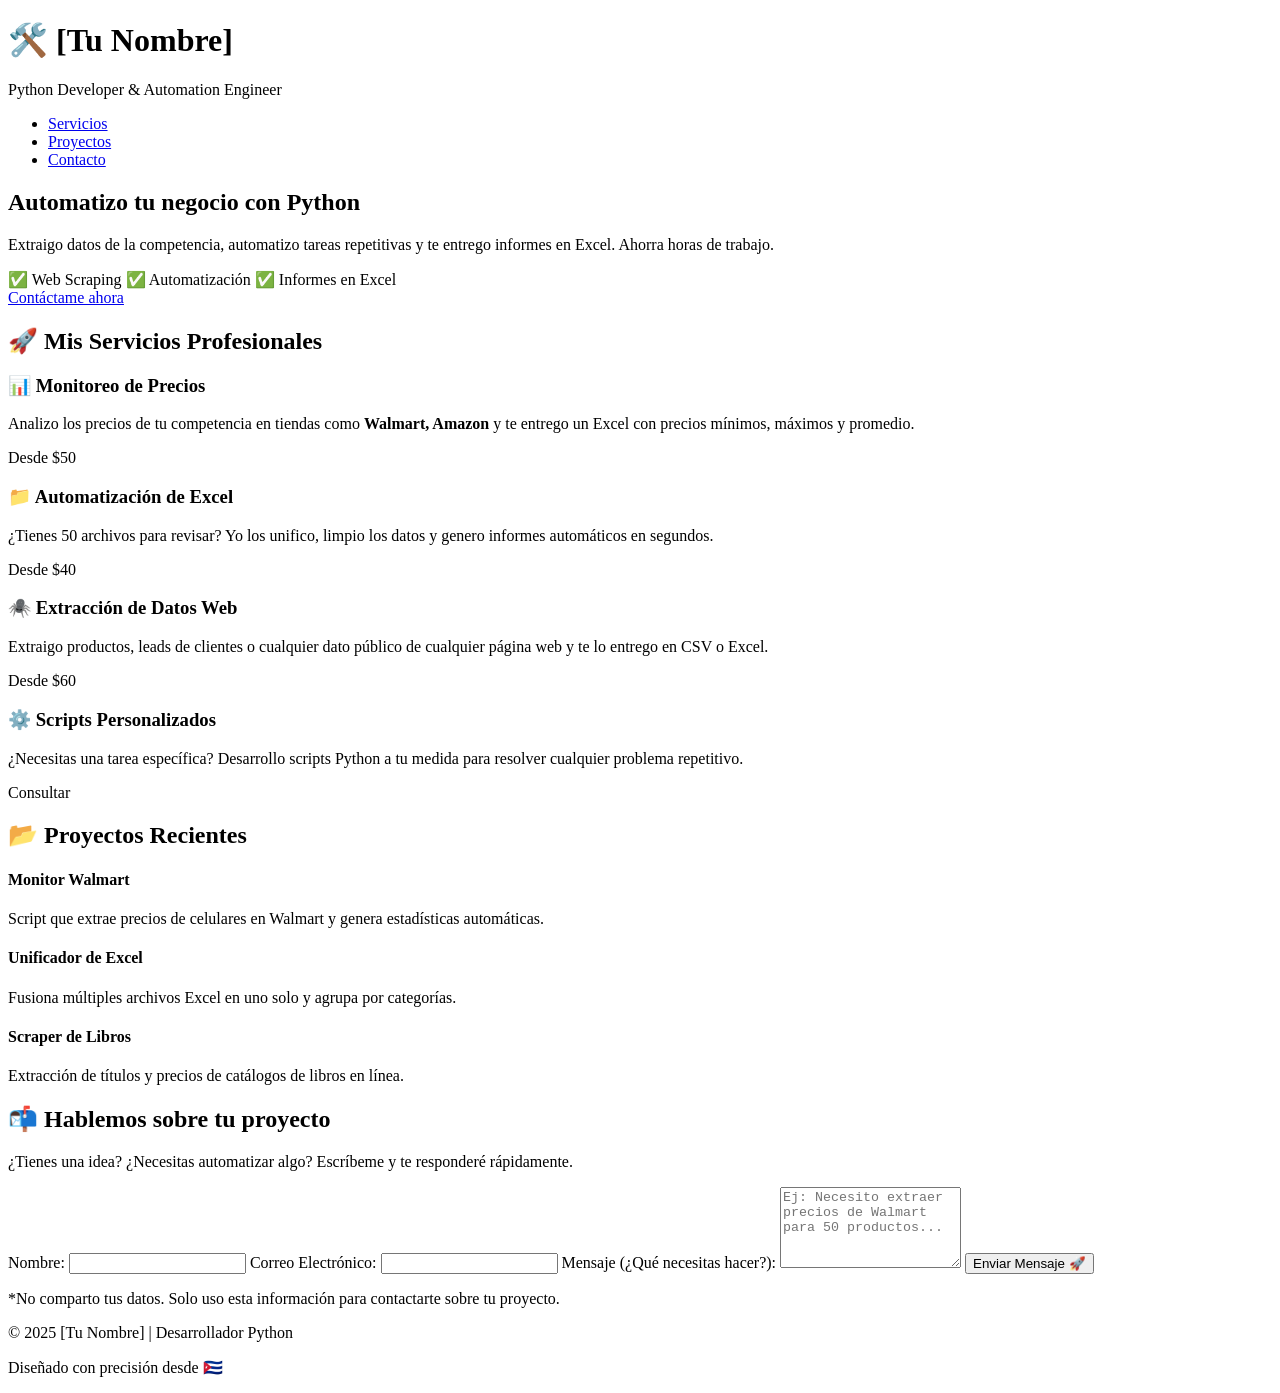
==== index.html @ 282b231f "Add files via upload Subo mi portafolio profesional de Python" ====
<!DOCTYPE html>
<html lang="es">
<head>
    <meta charset="UTF-8">
    <meta name="viewport" content="width=device-width, initial-scale=1.0">
    <title>Python Dev & Automation | [Tu Nombre]</title>
    <!-- Enlace a tu archivo de estilos (CSS) -->
    <link rel="stylesheet" href="style.css">
</head>
<body>

    <!-- ==================== CABECERA / NAVEGACIÓN ==================== -->
    <header>
        <div class="container">
            <div class="logo">
                <h1>🛠️ [Tu Nombre]</h1>
                <p class="tagline">Python Developer & Automation Engineer</p>
            </div>
            <nav>
                <ul>
                    <li><a href="#servicios">Servicios</a></li>
                    <li><a href="#proyectos">Proyectos</a></li>
                    <li><a href="#contacto">Contacto</a></li>
                </ul>
            </nav>
        </div>
    </header>

    <!-- ==================== HERO (PRESENTACIÓN) ==================== -->
    <section id="hero">
        <div class="container">
            <h2>Automatizo tu negocio con <span class="highlight">Python</span></h2>
            <p>Extraigo datos de la competencia, automatizo tareas repetitivas y te entrego informes en Excel. Ahorra horas de trabajo.</p>
            <div class="badges">
                <span>✅ Web Scraping</span>
                <span>✅ Automatización</span>
                <span>✅ Informes en Excel</span>
            </div>
            <a href="#contacto" class="btn-primary">Contáctame ahora</a>
        </div>
    </section>

    <!-- ==================== SERVICIOS ==================== -->
    <section id="servicios">
        <div class="container">
            <h2>🚀 Mis Servicios Profesionales</h2>
            <div class="servicios-grid">
                <div class="servicio-card">
                    <h3>📊 Monitoreo de Precios</h3>
                    <p>Analizo los precios de tu competencia en tiendas como <strong>Walmart, Amazon</strong> y te entrego un Excel con precios mínimos, máximos y promedio.</p>
                    <span class="precio">Desde $50</span>
                </div>
                <div class="servicio-card">
                    <h3>📁 Automatización de Excel</h3>
                    <p>¿Tienes 50 archivos para revisar? Yo los unifico, limpio los datos y genero informes automáticos en segundos.</p>
                    <span class="precio">Desde $40</span>
                </div>
                <div class="servicio-card">
                    <h3>🕷️ Extracción de Datos Web</h3>
                    <p>Extraigo productos, leads de clientes o cualquier dato público de cualquier página web y te lo entrego en CSV o Excel.</p>
                    <span class="precio">Desde $60</span>
                </div>
                <div class="servicio-card">
                    <h3>⚙️ Scripts Personalizados</h3>
                    <p>¿Necesitas una tarea específica? Desarrollo scripts Python a tu medida para resolver cualquier problema repetitivo.</p>
                    <span class="precio">Consultar</span>
                </div>
            </div>
        </div>
    </section>

    <!-- ==================== PROYECTOS (PORTFOLIO) ==================== -->
    <section id="proyectos">
        <div class="container">
            <h2>📂 Proyectos Recientes</h2>
            <div class="proyectos-grid">
                <div class="proyecto-item">
                    <h4>Monitor Walmart</h4>
                    <p>Script que extrae precios de celulares en Walmart y genera estadísticas automáticas.</p>
                </div>
                <div class="proyecto-item">
                    <h4>Unificador de Excel</h4>
                    <p>Fusiona múltiples archivos Excel en uno solo y agrupa por categorías.</p>
                </div>
                <div class="proyecto-item">
                    <h4>Scraper de Libros</h4>
                    <p>Extracción de títulos y precios de catálogos de libros en línea.</p>
                </div>
            </div>
        </div>
    </section>

    <!-- ==================== CONTACTO ==================== -->
    <section id="contacto">
        <div class="container">
            <h2>📬 Hablemos sobre tu proyecto</h2>
            <p>¿Tienes una idea? ¿Necesitas automatizar algo? Escríbeme y te responderé rápidamente.</p>
            
            <!-- FORMULARIO DE CONTACTO (Usa Formspree o similar para que funcione sin backend) -->
            <form action="https://formspree.io/f/xpzvrwqg" method="POST">
                <label for="nombre">Nombre:</label>
                <input type="text" id="nombre" name="nombre" required>
                
                <label for="email">Correo Electrónico:</label>
                <input type="email" id="email" name="email" required>
                
                <label for="mensaje">Mensaje (¿Qué necesitas hacer?):</label>
                <textarea id="mensaje" name="mensaje" rows="5" required placeholder="Ej: Necesito extraer precios de Walmart para 50 productos..."></textarea>
                
                <button type="submit">Enviar Mensaje 🚀</button>
            </form>
            <p class="nota">*No comparto tus datos. Solo uso esta información para contactarte sobre tu proyecto.</p>
        </div>
    </section>

    <!-- ==================== PIE DE PÁGINA ==================== -->
    <footer>
        <div class="container">
            <p>© 2025 [Tu Nombre] | Desarrollador Python</p>
            <p>Diseñado con precisión desde 🇨🇺</p>
        </div>
    </footer>

</body>
</html>
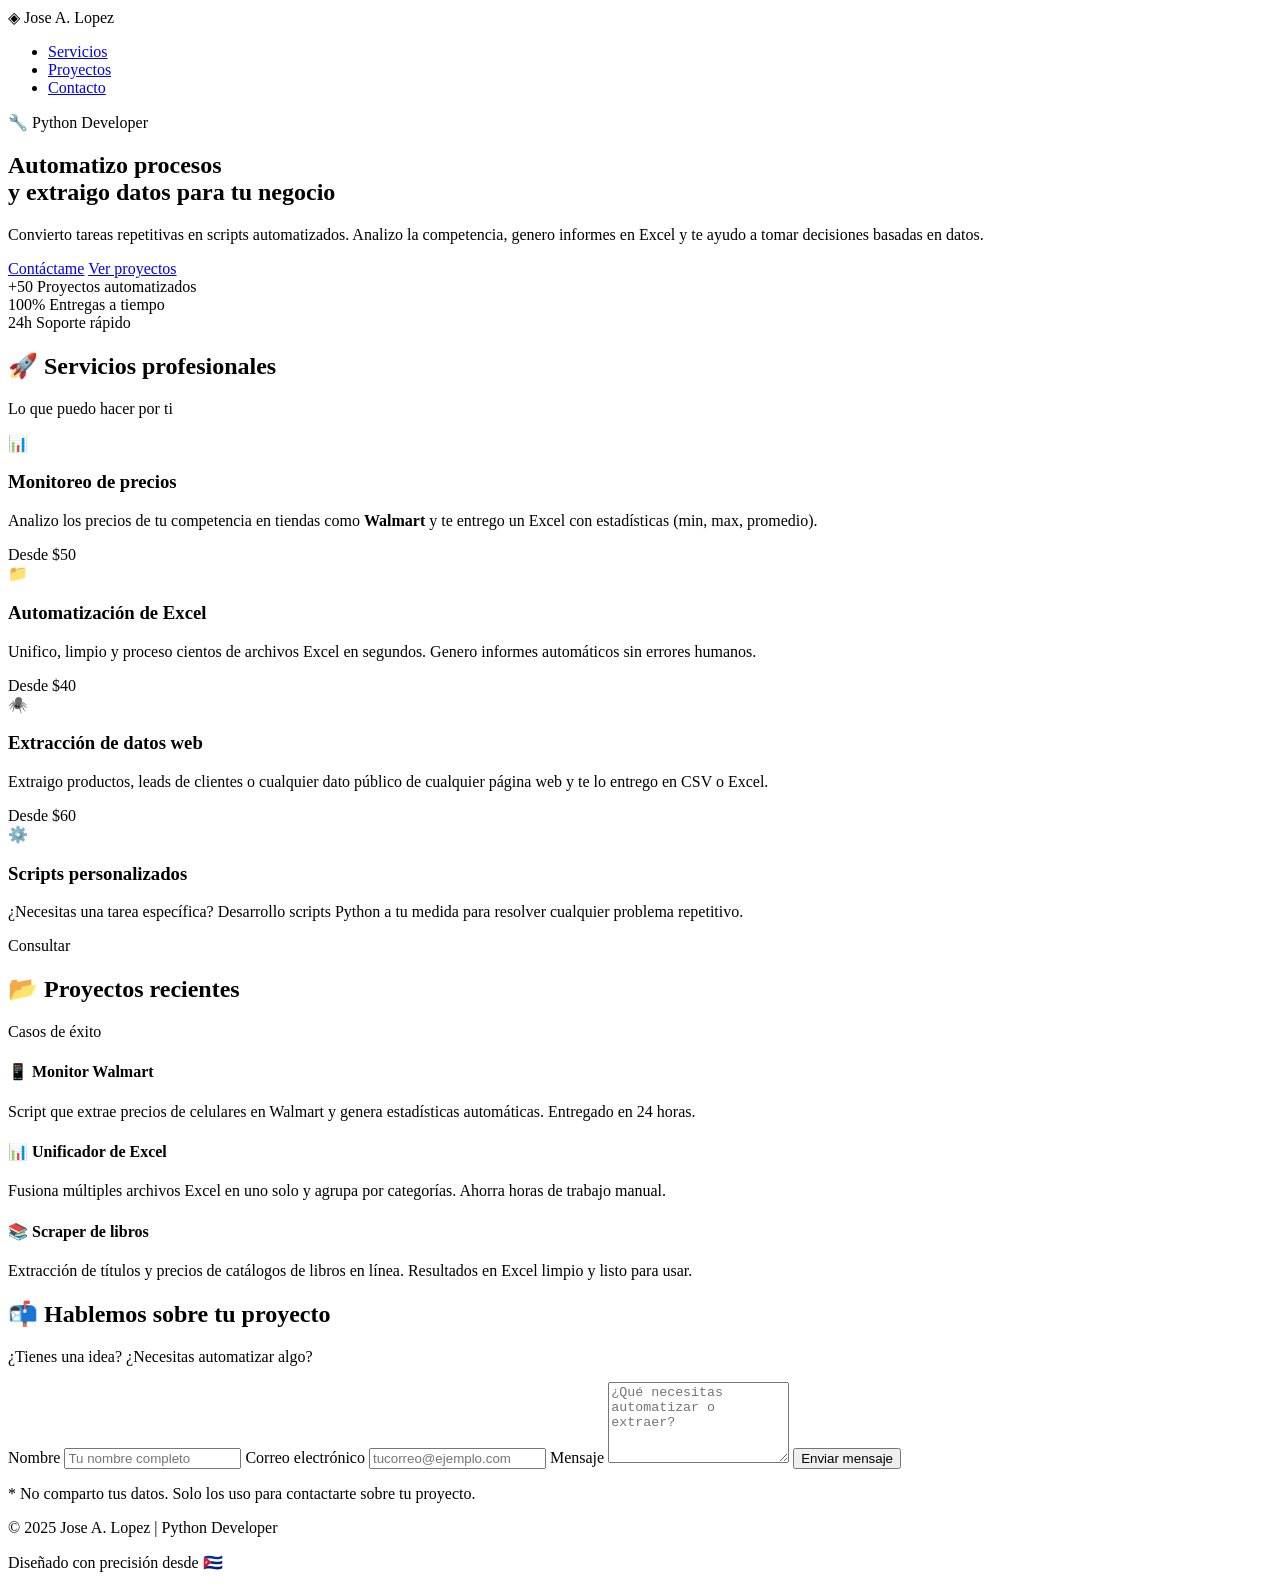
==== commit 16d16db3: "Revise index.html with new content and layout Updated the HTML structure and content, including the " ====
--- a/index.html
+++ b/index.html
@@ -3,18 +3,20 @@
 <head>
     <meta charset="UTF-8">
     <meta name="viewport" content="width=device-width, initial-scale=1.0">
-    <title>Python Dev & Automation | [Tu Nombre]</title>
-    <!-- Enlace a tu archivo de estilos (CSS) -->
+    <title>Jose A. Lopez | Python Developer & Automation</title>
     <link rel="stylesheet" href="style.css">
+    <!-- Fuente profesional -->
+    <link href="https://fonts.googleapis.com/css2?family=Inter:wght@400;500;600;700;800&display=swap" rel="stylesheet">
 </head>
 <body>
-
-    <!-- ==================== CABECERA / NAVEGACIÓN ==================== -->
+    <!-- ======================================== -->
+    <!-- NAVEGACIÓN / BARRA SUPERIOR              -->
+    <!-- ======================================== -->
     <header>
         <div class="container">
             <div class="logo">
-                <h1>🛠️ [Tu Nombre]</h1>
-                <p class="tagline">Python Developer & Automation Engineer</p>
+                <span class="logo-icon">◈</span>
+                <span class="logo-text">Jose A. Lopez</span>
             </div>
             <nav>
                 <ul>
@@ -26,42 +28,69 @@
         </div>
     </header>
 
-    <!-- ==================== HERO (PRESENTACIÓN) ==================== -->
+    <!-- ======================================== -->
+    <!-- SECCIÓN HERO (PRESENTACIÓN IMPACTANTE)   -->
+    <!-- ======================================== -->
     <section id="hero">
         <div class="container">
-            <h2>Automatizo tu negocio con <span class="highlight">Python</span></h2>
-            <p>Extraigo datos de la competencia, automatizo tareas repetitivas y te entrego informes en Excel. Ahorra horas de trabajo.</p>
-            <div class="badges">
-                <span>✅ Web Scraping</span>
-                <span>✅ Automatización</span>
-                <span>✅ Informes en Excel</span>
+            <div class="hero-content">
+                <p class="hero-badge">🔧 Python Developer</p>
+                <h1>Automatizo procesos <br><span class="highlight">y extraigo datos</span> para tu negocio</h1>
+                <p class="hero-description">
+                    Convierto tareas repetitivas en scripts automatizados. 
+                    Analizo la competencia, genero informes en Excel y te ayudo a tomar decisiones basadas en datos.
+                </p>
+                <div class="hero-buttons">
+                    <a href="#contacto" class="btn-primary">Contáctame</a>
+                    <a href="#proyectos" class="btn-secondary">Ver proyectos</a>
+                </div>
+                <div class="hero-stats">
+                    <div class="stat-item">
+                        <span class="stat-number">+50</span>
+                        <span class="stat-label">Proyectos automatizados</span>
+                    </div>
+                    <div class="stat-item">
+                        <span class="stat-number">100%</span>
+                        <span class="stat-label">Entregas a tiempo</span>
+                    </div>
+                    <div class="stat-item">
+                        <span class="stat-number">24h</span>
+                        <span class="stat-label">Soporte rápido</span>
+                    </div>
+                </div>
             </div>
-            <a href="#contacto" class="btn-primary">Contáctame ahora</a>
         </div>
     </section>
 
-    <!-- ==================== SERVICIOS ==================== -->
+    <!-- ======================================== -->
+    <!-- SERVICIOS                                 -->
+    <!-- ======================================== -->
     <section id="servicios">
         <div class="container">
-            <h2>🚀 Mis Servicios Profesionales</h2>
+            <h2>🚀 Servicios profesionales</h2>
+            <p class="section-subtitle">Lo que puedo hacer por ti</p>
             <div class="servicios-grid">
                 <div class="servicio-card">
-                    <h3>📊 Monitoreo de Precios</h3>
-                    <p>Analizo los precios de tu competencia en tiendas como <strong>Walmart, Amazon</strong> y te entrego un Excel con precios mínimos, máximos y promedio.</p>
+                    <div class="servicio-icon">📊</div>
+                    <h3>Monitoreo de precios</h3>
+                    <p>Analizo los precios de tu competencia en tiendas como <strong>Walmart</strong> y te entrego un Excel con estadísticas (min, max, promedio).</p>
                     <span class="precio">Desde $50</span>
                 </div>
                 <div class="servicio-card">
-                    <h3>📁 Automatización de Excel</h3>
-                    <p>¿Tienes 50 archivos para revisar? Yo los unifico, limpio los datos y genero informes automáticos en segundos.</p>
+                    <div class="servicio-icon">📁</div>
+                    <h3>Automatización de Excel</h3>
+                    <p>Unifico, limpio y proceso cientos de archivos Excel en segundos. Genero informes automáticos sin errores humanos.</p>
                     <span class="precio">Desde $40</span>
                 </div>
                 <div class="servicio-card">
-                    <h3>🕷️ Extracción de Datos Web</h3>
+                    <div class="servicio-icon">🕷️</div>
+                    <h3>Extracción de datos web</h3>
                     <p>Extraigo productos, leads de clientes o cualquier dato público de cualquier página web y te lo entrego en CSV o Excel.</p>
                     <span class="precio">Desde $60</span>
                 </div>
                 <div class="servicio-card">
-                    <h3>⚙️ Scripts Personalizados</h3>
+                    <div class="servicio-icon">⚙️</div>
+                    <h3>Scripts personalizados</h3>
                     <p>¿Necesitas una tarea específica? Desarrollo scripts Python a tu medida para resolver cualquier problema repetitivo.</p>
                     <span class="precio">Consultar</span>
                 </div>
@@ -69,57 +98,61 @@
         </div>
     </section>
 
-    <!-- ==================== PROYECTOS (PORTFOLIO) ==================== -->
+    <!-- ======================================== -->
+    <!-- PROYECTOS (PORTAFOLIO)                   -->
+    <!-- ======================================== -->
     <section id="proyectos">
         <div class="container">
-            <h2>📂 Proyectos Recientes</h2>
+            <h2>📂 Proyectos recientes</h2>
+            <p class="section-subtitle">Casos de éxito</p>
             <div class="proyectos-grid">
                 <div class="proyecto-item">
-                    <h4>Monitor Walmart</h4>
-                    <p>Script que extrae precios de celulares en Walmart y genera estadísticas automáticas.</p>
+                    <h4>📱 Monitor Walmart</h4>
+                    <p>Script que extrae precios de celulares en Walmart y genera estadísticas automáticas. Entregado en 24 horas.</p>
                 </div>
                 <div class="proyecto-item">
-                    <h4>Unificador de Excel</h4>
-                    <p>Fusiona múltiples archivos Excel en uno solo y agrupa por categorías.</p>
+                    <h4>📊 Unificador de Excel</h4>
+                    <p>Fusiona múltiples archivos Excel en uno solo y agrupa por categorías. Ahorra horas de trabajo manual.</p>
                 </div>
                 <div class="proyecto-item">
-                    <h4>Scraper de Libros</h4>
-                    <p>Extracción de títulos y precios de catálogos de libros en línea.</p>
+                    <h4>📚 Scraper de libros</h4>
+                    <p>Extracción de títulos y precios de catálogos de libros en línea. Resultados en Excel limpio y listo para usar.</p>
                 </div>
             </div>
         </div>
     </section>
 
-    <!-- ==================== CONTACTO ==================== -->
+    <!-- ======================================== -->
+    <!-- CONTACTO                                  -->
+    <!-- ======================================== -->
     <section id="contacto">
         <div class="container">
             <h2>📬 Hablemos sobre tu proyecto</h2>
-            <p>¿Tienes una idea? ¿Necesitas automatizar algo? Escríbeme y te responderé rápidamente.</p>
-            
-            <!-- FORMULARIO DE CONTACTO (Usa Formspree o similar para que funcione sin backend) -->
+            <p class="section-subtitle">¿Tienes una idea? ¿Necesitas automatizar algo?</p>
             <form action="https://formspree.io/f/xpzvrwqg" method="POST">
-                <label for="nombre">Nombre:</label>
-                <input type="text" id="nombre" name="nombre" required>
+                <label for="nombre">Nombre</label>
+                <input type="text" id="nombre" name="nombre" placeholder="Tu nombre completo" required>
                 
-                <label for="email">Correo Electrónico:</label>
-                <input type="email" id="email" name="email" required>
+                <label for="email">Correo electrónico</label>
+                <input type="email" id="email" name="email" placeholder="tucorreo@ejemplo.com" required>
                 
-                <label for="mensaje">Mensaje (¿Qué necesitas hacer?):</label>
-                <textarea id="mensaje" name="mensaje" rows="5" required placeholder="Ej: Necesito extraer precios de Walmart para 50 productos..."></textarea>
+                <label for="mensaje">Mensaje</label>
+                <textarea id="mensaje" name="mensaje" rows="5" placeholder="¿Qué necesitas automatizar o extraer?" required></textarea>
                 
-                <button type="submit">Enviar Mensaje 🚀</button>
+                <button type="submit">Enviar mensaje</button>
             </form>
-            <p class="nota">*No comparto tus datos. Solo uso esta información para contactarte sobre tu proyecto.</p>
+            <p class="nota">* No comparto tus datos. Solo los uso para contactarte sobre tu proyecto.</p>
         </div>
     </section>
 
-    <!-- ==================== PIE DE PÁGINA ==================== -->
+    <!-- ======================================== -->
+    <!-- PIE DE PÁGINA                            -->
+    <!-- ======================================== -->
     <footer>
         <div class="container">
-            <p>© 2025 [Tu Nombre] | Desarrollador Python</p>
-            <p>Diseñado con precisión desde 🇨🇺</p>
+            <p>© 2025 Jose A. Lopez | Python Developer</p>
+            <p class="footer-location">Diseñado con precisión desde 🇨🇺</p>
         </div>
     </footer>
-
 </body>
-</html>+</html>
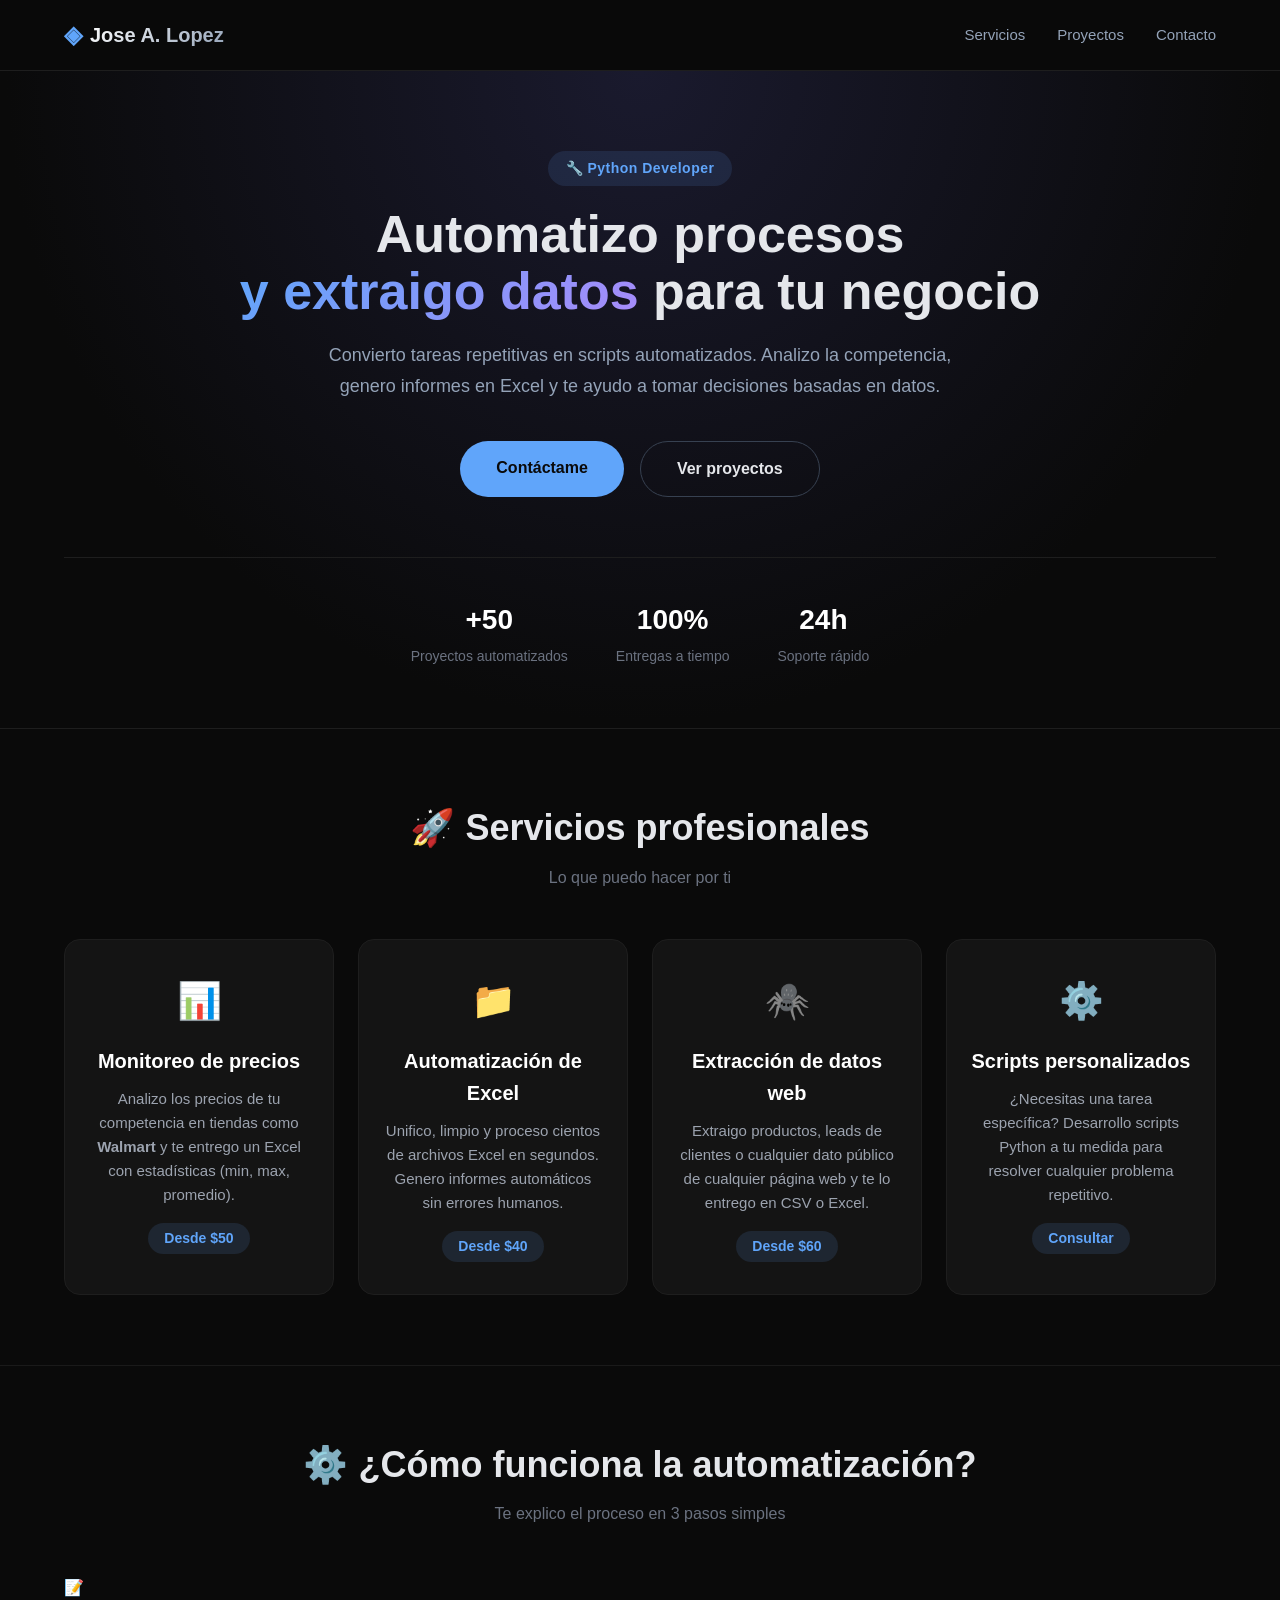
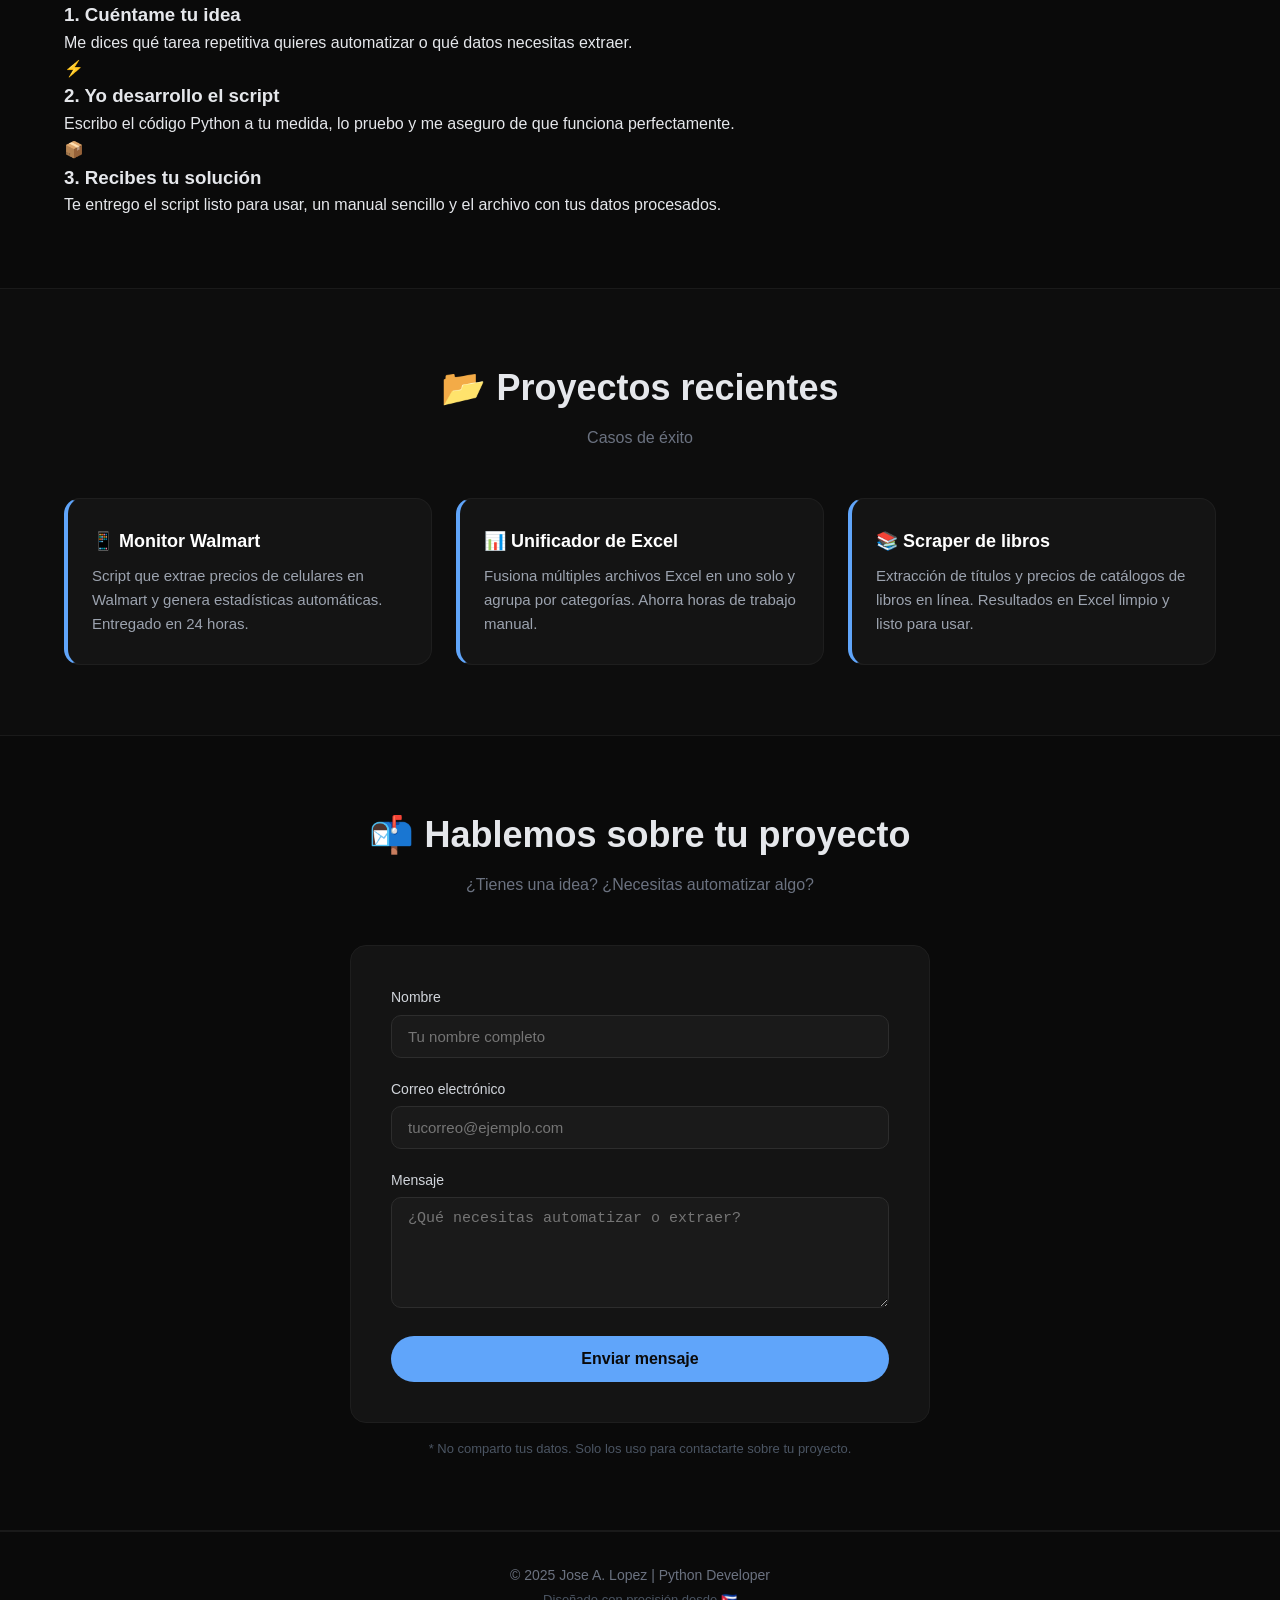
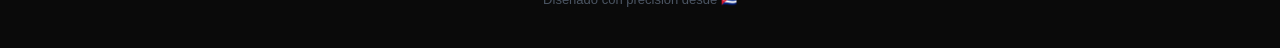
==== commit 3a51f891: "Update index.html" ====
--- a/index.html
+++ b/index.html
@@ -3,15 +3,11 @@
 <head>
     <meta charset="UTF-8">
     <meta name="viewport" content="width=device-width, initial-scale=1.0">
-    <title>Jose A. Lopez | Python Developer & Automation</title>
+    <title>Jose A. Lopez | Python Developer</title>
     <link rel="stylesheet" href="style.css">
-    <!-- Fuente profesional -->
     <link href="https://fonts.googleapis.com/css2?family=Inter:wght@400;500;600;700;800&display=swap" rel="stylesheet">
 </head>
 <body>
-    <!-- ======================================== -->
-    <!-- NAVEGACIÓN / BARRA SUPERIOR              -->
-    <!-- ======================================== -->
     <header>
         <div class="container">
             <div class="logo">
@@ -28,9 +24,6 @@
         </div>
     </header>
 
-    <!-- ======================================== -->
-    <!-- SECCIÓN HERO (PRESENTACIÓN IMPACTANTE)   -->
-    <!-- ======================================== -->
     <section id="hero">
         <div class="container">
             <div class="hero-content">
@@ -62,9 +55,6 @@
         </div>
     </section>
 
-    <!-- ======================================== -->
-    <!-- SERVICIOS                                 -->
-    <!-- ======================================== -->
     <section id="servicios">
         <div class="container">
             <h2>🚀 Servicios profesionales</h2>
@@ -96,11 +86,33 @@
                 </div>
             </div>
         </div>
+    </section>    <!-- ======================================== -->
+    <!-- NUEVA SECCIÓN: AUTOMATIZACIÓN DE PROCESOS   -->
+    <!-- ======================================== -->
+    <section id="procesos">
+        <div class="container">
+            <h2>⚙️ ¿Cómo funciona la automatización?</h2>
+            <p class="section-subtitle">Te explico el proceso en 3 pasos simples</p>
+            <div class="procesos-grid">
+                <div class="proceso-card">
+                    <div class="proceso-icon">📝</div>
+                    <h3>1. Cuéntame tu idea</h3>
+                    <p>Me dices qué tarea repetitiva quieres automatizar o qué datos necesitas extraer.</p>
+                </div>
+                <div class="proceso-card">
+                    <div class="proceso-icon">⚡</div>
+                    <h3>2. Yo desarrollo el script</h3>
+                    <p>Escribo el código Python a tu medida, lo pruebo y me aseguro de que funciona perfectamente.</p>
+                </div>
+                <div class="proceso-card">
+                    <div class="proceso-icon">📦</div>
+                    <h3>3. Recibes tu solución</h3>
+                    <p>Te entrego el script listo para usar, un manual sencillo y el archivo con tus datos procesados.</p>
+                </div>
+            </div>
+        </div>
     </section>
 
-    <!-- ======================================== -->
-    <!-- PROYECTOS (PORTAFOLIO)                   -->
-    <!-- ======================================== -->
     <section id="proyectos">
         <div class="container">
             <h2>📂 Proyectos recientes</h2>
@@ -122,9 +134,6 @@
         </div>
     </section>
 
-    <!-- ======================================== -->
-    <!-- CONTACTO                                  -->
-    <!-- ======================================== -->
     <section id="contacto">
         <div class="container">
             <h2>📬 Hablemos sobre tu proyecto</h2>
@@ -132,22 +141,16 @@
             <form action="https://formspree.io/f/xpzvrwqg" method="POST">
                 <label for="nombre">Nombre</label>
                 <input type="text" id="nombre" name="nombre" placeholder="Tu nombre completo" required>
-                
                 <label for="email">Correo electrónico</label>
                 <input type="email" id="email" name="email" placeholder="tucorreo@ejemplo.com" required>
-                
                 <label for="mensaje">Mensaje</label>
                 <textarea id="mensaje" name="mensaje" rows="5" placeholder="¿Qué necesitas automatizar o extraer?" required></textarea>
-                
                 <button type="submit">Enviar mensaje</button>
             </form>
             <p class="nota">* No comparto tus datos. Solo los uso para contactarte sobre tu proyecto.</p>
         </div>
     </section>
 
-    <!-- ======================================== -->
-    <!-- PIE DE PÁGINA                            -->
-    <!-- ======================================== -->
     <footer>
         <div class="container">
             <p>© 2025 Jose A. Lopez | Python Developer</p>
--- a/style.css
+++ b/style.css
@@ -0,0 +1,438 @@
+/* ============================================
+   RESETEO Y ESTILOS GLOBALES
+   ============================================ */
+* {
+    margin: 0;
+    padding: 0;
+    box-sizing: border-box;
+}
+
+body {
+    font-family: 'Inter', -apple-system, BlinkMacSystemFont, 'Segoe UI', Roboto, sans-serif;
+    background-color: #0a0a0a;
+    color: #e5e7eb;
+    line-height: 1.6;
+    -webkit-font-smoothing: antialiased;
+}
+
+.container {
+    max-width: 1200px;
+    margin: 0 auto;
+    padding: 0 24px;
+}
+
+/* ============================================
+   CABECERA / NAVEGACIÓN
+   ============================================ */
+header {
+    position: sticky;
+    top: 0;
+    background: rgba(10, 10, 10, 0.85);
+    backdrop-filter: blur(12px);
+    border-bottom: 1px solid #1e1e1e;
+    padding: 16px 0;
+    z-index: 100;
+}
+
+header .container {
+    display: flex;
+    justify-content: space-between;
+    align-items: center;
+    flex-wrap: wrap;
+}
+
+.logo {
+    display: flex;
+    align-items: center;
+    gap: 8px;
+    font-weight: 700;
+    font-size: 20px;
+    color: #ffffff;
+}
+
+.logo-icon {
+    color: #60a5fa;
+    font-size: 24px;
+}
+
+.logo-text {
+    background: linear-gradient(135deg, #ffffff 0%, #94a3b8 100%);
+    -webkit-background-clip: text;
+    -webkit-text-fill-color: transparent;
+}
+
+nav ul {
+    list-style: none;
+    display: flex;
+    gap: 32px;
+}
+
+nav ul li a {
+    color: #94a3b8;
+    text-decoration: none;
+    font-weight: 500;
+    font-size: 15px;
+    transition: color 0.3s ease;
+}
+
+nav ul li a:hover {
+    color: #60a5fa;
+}
+
+/* ============================================
+   HERO (PRESENTACIÓN) - IMPACTANTE
+   ============================================ */
+#hero {
+    padding: 80px 0 60px 0;
+    text-align: center;
+    background: radial-gradient(ellipse at 50% 0%, #1a1a2e 0%, #0a0a0a 70%);
+    border-bottom: 1px solid #1e1e1e;
+}
+
+.hero-badge {
+    display: inline-block;
+    background: rgba(96, 165, 250, 0.12);
+    color: #60a5fa;
+    padding: 6px 18px;
+    border-radius: 30px;
+    font-size: 14px;
+    font-weight: 600;
+    letter-spacing: 0.5px;
+    margin-bottom: 20px;
+}
+
+#hero h1 {
+    font-size: 52px;
+    font-weight: 800;
+    line-height: 1.1;
+    margin-bottom: 20px;
+}
+
+#hero h1 .highlight {
+    background: linear-gradient(135deg, #60a5fa 0%, #a78bfa 100%);
+    -webkit-background-clip: text;
+    -webkit-text-fill-color: transparent;
+}
+
+.hero-description {
+    max-width: 640px;
+    margin: 0 auto 40px;
+    font-size: 18px;
+    color: #94a3b8;
+    line-height: 1.7;
+}
+
+.hero-buttons {
+    display: flex;
+    justify-content: center;
+    gap: 16px;
+    flex-wrap: wrap;
+    margin-bottom: 60px;
+}
+
+.btn-primary {
+    display: inline-block;
+    background: #60a5fa;
+    color: #0a0a0a;
+    padding: 14px 36px;
+    border-radius: 40px;
+    font-weight: 600;
+    text-decoration: none;
+    font-size: 16px;
+    transition: all 0.3s ease;
+}
+
+.btn-primary:hover {
+    background: #3b82f6;
+    transform: scale(1.03);
+}
+
+.btn-secondary {
+    display: inline-block;
+    background: transparent;
+    color: #e5e7eb;
+    padding: 14px 36px;
+    border-radius: 40px;
+    font-weight: 600;
+    text-decoration: none;
+    font-size: 16px;
+    border: 1px solid #374151;
+    transition: all 0.3s ease;
+}
+
+.btn-secondary:hover {
+    background: #1e1e1e;
+    border-color: #60a5fa;
+}
+
+/* Estadísticas */
+.hero-stats {
+    display: flex;
+    justify-content: center;
+    gap: 48px;
+    flex-wrap: wrap;
+    border-top: 1px solid #1e1e1e;
+    padding-top: 40px;
+}
+
+.stat-item {
+    text-align: center;
+}
+
+.stat-number {
+    display: block;
+    font-size: 28px;
+    font-weight: 700;
+    color: #ffffff;
+}
+
+.stat-label {
+    font-size: 14px;
+    color: #6b7280;
+}
+
+/* ============================================
+   SECCIONES COMUNES
+   ============================================ */
+section {
+    padding: 70px 0;
+    border-bottom: 1px solid #1a1a1a;
+}
+
+h2 {
+    font-size: 36px;
+    font-weight: 700;
+    text-align: center;
+    margin-bottom: 8px;
+}
+
+.section-subtitle {
+    text-align: center;
+    color: #6b7280;
+    margin-bottom: 48px;
+    font-size: 16px;
+}
+
+/* ============================================
+   SERVICIOS
+   ============================================ */
+.servicios-grid {
+    display: grid;
+    grid-template-columns: repeat(auto-fit, minmax(260px, 1fr));
+    gap: 24px;
+}
+
+.servicio-card {
+    background: #141414;
+    padding: 32px 24px;
+    border-radius: 16px;
+    border: 1px solid #1e1e1e;
+    transition: all 0.3s ease;
+    text-align: center;
+}
+
+.servicio-card:hover {
+    border-color: #60a5fa;
+    transform: translateY(-4px);
+    box-shadow: 0 12px 30px rgba(96, 165, 250, 0.06);
+}
+
+.servicio-icon {
+    font-size: 36px;
+    margin-bottom: 16px;
+}
+
+.servicio-card h3 {
+    font-size: 20px;
+    margin-bottom: 10px;
+    color: #ffffff;
+}
+
+.servicio-card p {
+    color: #9ca3af;
+    font-size: 15px;
+    margin-bottom: 16px;
+}
+
+.precio {
+    display: inline-block;
+    background: rgba(96, 165, 250, 0.12);
+    color: #60a5fa;
+    padding: 4px 16px;
+    border-radius: 30px;
+    font-weight: 600;
+    font-size: 14px;
+}
+
+/* ============================================
+   PROYECTOS
+   ============================================ */
+#proyectos {
+    background: #0d0d0d;
+}
+
+.proyectos-grid {
+    display: grid;
+    grid-template-columns: repeat(auto-fit, minmax(280px, 1fr));
+    gap: 24px;
+}
+
+.proyecto-item {
+    background: #141414;
+    padding: 28px 24px;
+    border-radius: 16px;
+    border: 1px solid #1e1e1e;
+    border-left: 4px solid #60a5fa;
+    transition: all 0.3s ease;
+}
+
+.proyecto-item:hover {
+    border-color: #60a5fa;
+}
+
+.proyecto-item h4 {
+    font-size: 18px;
+    color: #ffffff;
+    margin-bottom: 8px;
+}
+
+.proyecto-item p {
+    color: #9ca3af;
+    font-size: 15px;
+}
+
+/* ============================================
+   CONTACTO
+   ============================================ */
+#contacto {
+    background: #0a0a0a;
+}
+
+form {
+    max-width: 580px;
+    margin: 0 auto;
+    background: #141414;
+    padding: 40px;
+    border-radius: 16px;
+    border: 1px solid #1e1e1e;
+}
+
+label {
+    display: block;
+    margin-bottom: 6px;
+    font-weight: 500;
+    font-size: 14px;
+    color: #d1d5db;
+}
+
+input, textarea {
+    width: 100%;
+    padding: 12px 16px;
+    margin-bottom: 20px;
+    background: #1a1a1a;
+    border: 1px solid #2d2d2d;
+    border-radius: 10px;
+    color: #e5e7eb;
+    font-size: 15px;
+    transition: border-color 0.3s ease;
+}
+
+input:focus, textarea:focus {
+    border-color: #60a5fa;
+    outline: none;
+    background: #1f1f1f;
+}
+
+button[type="submit"] {
+    background: #60a5fa;
+    color: #0a0a0a;
+    border: none;
+    padding: 14px 30px;
+    font-weight: 700;
+    font-size: 16px;
+    border-radius: 40px;
+    cursor: pointer;
+    width: 100%;
+    transition: background 0.3s ease;
+}
+
+button[type="submit"]:hover {
+    background: #3b82f6;
+}
+
+.nota {
+    font-size: 13px;
+    color: #4b5563;
+    margin-top: 16px;
+    text-align: center;
+}
+
+/* ============================================
+   PIE DE PÁGINA
+   ============================================ */
+footer {
+    background: #0a0a0a;
+    border-top: 1px solid #1a1a1a;
+    padding: 32px 0;
+    text-align: center;
+}
+
+footer p {
+    color: #6b7280;
+    font-size: 14px;
+}
+
+.footer-location {
+    font-size: 13px;
+    color: #4b5563;
+    margin-top: 4px;
+}
+
+/* ============================================
+   RESPONSIVE (CELULARES)
+   ============================================ */
+@media (max-width: 768px) {
+    #hero h1 {
+        font-size: 32px;
+    }
+
+    .hero-description {
+        font-size: 16px;
+    }
+
+    .hero-buttons {
+        flex-direction: column;
+        align-items: center;
+    }
+
+    .hero-stats {
+        gap: 24px;
+    }
+
+    header .container {
+        flex-direction: column;
+        gap: 12px;
+    }
+
+    nav ul {
+        gap: 16px;
+        flex-wrap: wrap;
+        justify-content: center;
+    }
+
+    .servicios-grid {
+        grid-template-columns: 1fr;
+    }
+
+    .proyectos-grid {
+        grid-template-columns: 1fr;
+    }
+
+    form {
+        padding: 24px;
+    }
+
+    h2 {
+        font-size: 28px;
+    }
+}
